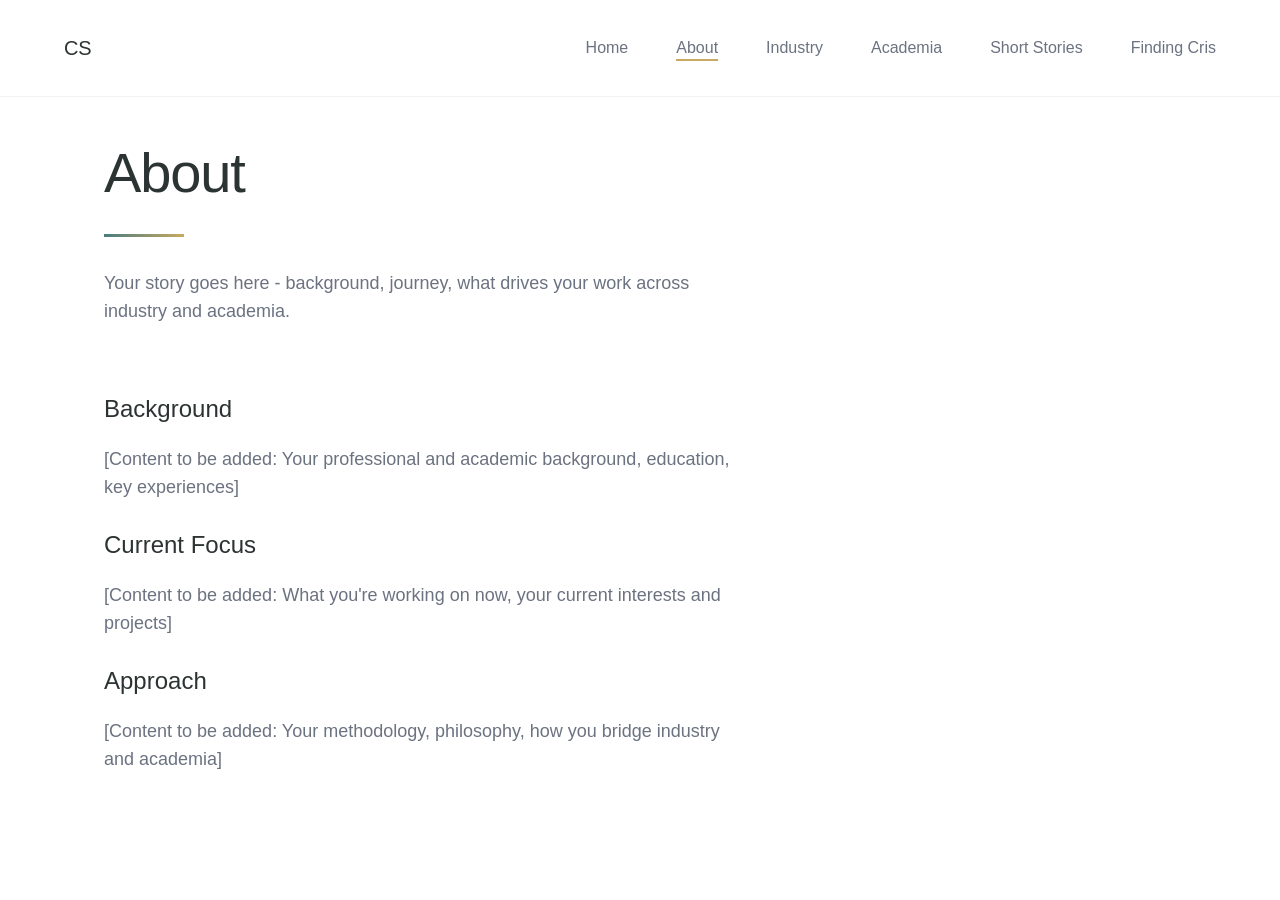
==== about.html @ c1d82038 "1st version clean, no content, structure only" ====
<!DOCTYPE html>
<html lang="en">
<head>
    <meta charset="UTF-8">
    <meta name="viewport" content="width=device-width, initial-scale=1.0">
    <title>About - Cristiane Souza</title>
    <link rel="stylesheet" href="css/style.css">
</head>
<body>
    <nav>
        <div class="logo">CS</div>
        <ul class="nav-links">
            <li><a href="index.html">Home</a></li>
            <li><a href="about.html" class="active">About</a></li>
            <li><a href="industry.html">Industry</a></li>
            <li><a href="academia.html">Academia</a></li>
            <li><a href="stories.html">Short Stories</a></li>
            <li><a href="contact.html">Finding Cris</a></li>
        </ul>
    </nav>

    <main class="page-container">
        <header class="page-header">
            <h1>About</h1>
            <div class="accent-line"></div>
            <p>Your story goes here - background, journey, what drives your work across industry and academia.</p>
        </header>

        <section>
            <h3>Background</h3>
            <p>[Content to be added: Your professional and academic background, education, key experiences]</p>
        </section>

        <section>
            <h3>Current Focus</h3>
            <p>[Content to be added: What you're working on now, your current interests and projects]</p>
        </section>

        <section>
            <h3>Approach</h3>
            <p>[Content to be added: Your methodology, philosophy, how you bridge industry and academia]</p>
        </section>
    </main>

    <script src="js/main.js"></script>
</body>
</html>
---- css/style.css ----
/* Color Palette */
:root {
  --sage: #8B9D83;
  --teal: #4A7C7E;
  --gray-dark: #2C3333;
  --gray-medium: #6B7280;
  --gray-light: #F3F4F6;
  --gold: #C9A961;
  --white: #FFFFFF;
  
  --transition: all 0.3s cubic-bezier(0.4, 0, 0.2, 1);
}

/* Reset & Base */
* {
  margin: 0;
  padding: 0;
  box-sizing: border-box;
}

body {
  font-family: -apple-system, BlinkMacSystemFont, 'Segoe UI', 'Helvetica Neue', Arial, sans-serif;
  line-height: 1.6;
  color: var(--gray-dark);
  background-color: var(--white);
  overflow-x: hidden;
}

/* Typography */
h1 {
  font-size: 4rem;
  font-weight: 300;
  letter-spacing: -0.02em;
  color: var(--gray-dark);
}

h2 {
  font-size: 2.5rem;
  font-weight: 400;
  letter-spacing: -0.01em;
  margin-bottom: 2rem;
  color: var(--teal);
}

h3 {
  font-size: 1.5rem;
  font-weight: 500;
  color: var(--gray-dark);
  margin-bottom: 1rem;
}

p {
  font-size: 1.125rem;
  color: var(--gray-medium);
  margin-bottom: 1.5rem;
  max-width: 65ch;
}

a {
  color: var(--teal);
  text-decoration: none;
  transition: var(--transition);
}

a:hover {
  color: var(--sage);
}

/* Navigation */
nav {
  position: fixed;
  top: 0;
  left: 0;
  width: 100%;
  padding: 2rem 4rem;
  display: flex;
  justify-content: space-between;
  align-items: center;
  z-index: 1000;
  background: rgba(255, 255, 255, 0.95);
  backdrop-filter: blur(10px);
  border-bottom: 1px solid rgba(0, 0, 0, 0.05);
}

.logo {
  font-size: 1.25rem;
  font-weight: 500;
  color: var(--gray-dark);
  letter-spacing: -0.01em;
}

.nav-links {
  display: flex;
  gap: 3rem;
  list-style: none;
}

.nav-links a {
  font-size: 1rem;
  color: var(--gray-medium);
  font-weight: 400;
  position: relative;
}

.nav-links a::after {
  content: '';
  position: absolute;
  bottom: -5px;
  left: 0;
  width: 0;
  height: 2px;
  background-color: var(--gold);
  transition: var(--transition);
}

.nav-links a:hover::after,
.nav-links a.active::after {
  width: 100%;
}

/* Landing Page */
.landing {
  min-height: 100vh;
  display: flex;
  flex-direction: column;
  justify-content: center;
  align-items: center;
  padding: 2rem;
  position: relative;
}

.landing h1 {
  margin-bottom: 1rem;
  animation: fadeInUp 0.8s ease-out;
}

.landing .subtitle {
  font-size: 1.5rem;
  color: var(--gray-medium);
  font-weight: 300;
  animation: fadeInUp 0.8s ease-out 0.2s backwards;
}

/* Section Pages */
.page-container {
  min-height: 100vh;
  padding: 8rem 4rem 4rem;
  max-width: 1200px;
  margin: 0 auto;
}

.page-header {
  margin-bottom: 4rem;
}

.page-header h1 {
  font-size: 3.5rem;
  margin-bottom: 1rem;
}

.page-header .accent-line {
  width: 80px;
  height: 3px;
  background: linear-gradient(90deg, var(--teal), var(--gold));
  margin-bottom: 2rem;
}

/* Content Cards */
.content-grid {
  display: grid;
  grid-template-columns: repeat(auto-fit, minmax(300px, 1fr));
  gap: 2rem;
  margin-top: 3rem;
}

.card {
  padding: 2rem;
  background: var(--white);
  border: 1px solid var(--gray-light);
  border-radius: 8px;
  transition: var(--transition);
}

.card:hover {
  transform: translateY(-5px);
  box-shadow: 0 10px 30px rgba(0, 0, 0, 0.1);
  border-color: var(--sage);
}

.story-date {
  font-size: 0.9rem;
  color: var(--gray-medium);
  font-style: italic;
  margin-bottom: 0.5rem;
}

/* Contact Links */
.contact-links {
  display: flex;
  flex-direction: column;
  gap: 1.5rem;
  margin-top: 3rem;
}

.contact-link {
  display: flex;
  align-items: center;
  gap: 1rem;
  padding: 1.5rem;
  background: var(--gray-light);
  border-radius: 8px;
  transition: var(--transition);
  font-size: 1.125rem;
}

.contact-link:hover {
  background: var(--sage);
  color: var(--white);
  transform: translateX(10px);
}

.contact-link .icon {
  width: 24px;
  height: 24px;
  font-size: 1.5rem;
}

/* Animations */
@keyframes fadeInUp {
  from {
    opacity: 0;
    transform: translateY(30px);
  }
  to {
    opacity: 1;
    transform: translateY(0);
  }
}

/* Responsive */
@media (max-width: 768px) {
  nav {
    padding: 1.5rem 2rem;
    flex-direction: column;
    gap: 1rem;
  }
  
  .nav-links {
    gap: 1.5rem;
  }
  
  h1 {
    font-size: 2.5rem;
  }
  
  .page-container {
    padding: 6rem 2rem 2rem;
  }
  
  .content-grid {
    grid-template-columns: 1fr;
  }
}
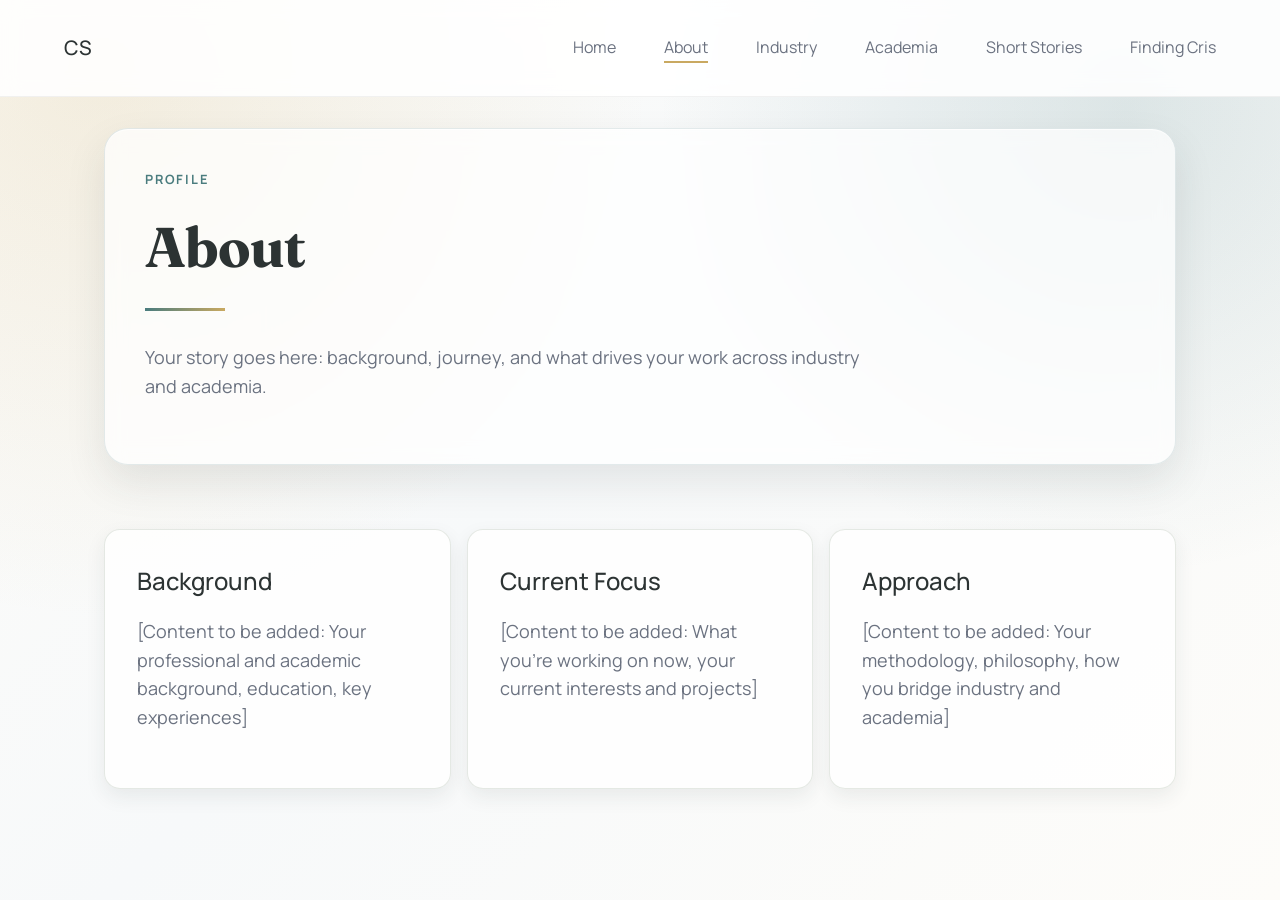
==== commit 1347ec43: "Unify site visual system and add Figma checklist" ====
--- a/about.html
+++ b/about.html
@@ -3,7 +3,10 @@
 <head>
     <meta charset="UTF-8">
     <meta name="viewport" content="width=device-width, initial-scale=1.0">
-    <title>About - Cristiane Souza</title>
+    <title>About - Cris Souza</title>
+    <link rel="preconnect" href="https://fonts.googleapis.com">
+    <link rel="preconnect" href="https://fonts.gstatic.com" crossorigin>
+    <link href="https://fonts.googleapis.com/css2?family=Fraunces:opsz,wght@9..144,500;9..144,700&family=Manrope:wght@400;500;700&display=swap" rel="stylesheet">
     <link rel="stylesheet" href="css/style.css">
 </head>
 <body>
@@ -20,25 +23,28 @@
     </nav>
 
     <main class="page-container">
-        <header class="page-header">
+        <header class="page-header page-hero-panel">
+            <p class="eyebrow">Profile</p>
             <h1>About</h1>
             <div class="accent-line"></div>
-            <p>Your story goes here - background, journey, what drives your work across industry and academia.</p>
+            <p>Your story goes here: background, journey, and what drives your work across industry and academia.</p>
         </header>
 
-        <section>
-            <h3>Background</h3>
-            <p>[Content to be added: Your professional and academic background, education, key experiences]</p>
-        </section>
+        <section class="content-grid soft-grid">
+            <article class="card soft-card">
+                <h3>Background</h3>
+                <p>[Content to be added: Your professional and academic background, education, key experiences]</p>
+            </article>
 
-        <section>
-            <h3>Current Focus</h3>
-            <p>[Content to be added: What you're working on now, your current interests and projects]</p>
-        </section>
+            <article class="card soft-card">
+                <h3>Current Focus</h3>
+                <p>[Content to be added: What you're working on now, your current interests and projects]</p>
+            </article>
 
-        <section>
-            <h3>Approach</h3>
-            <p>[Content to be added: Your methodology, philosophy, how you bridge industry and academia]</p>
+            <article class="card soft-card">
+                <h3>Approach</h3>
+                <p>[Content to be added: Your methodology, philosophy, how you bridge industry and academia]</p>
+            </article>
         </section>
     </main>
 
--- a/css/style.css
+++ b/css/style.css
@@ -19,17 +19,21 @@
 }
 
 body {
-  font-family: -apple-system, BlinkMacSystemFont, 'Segoe UI', 'Helvetica Neue', Arial, sans-serif;
+  font-family: 'Manrope', 'Segoe UI', 'Helvetica Neue', Arial, sans-serif;
   line-height: 1.6;
   color: var(--gray-dark);
-  background-color: var(--white);
+  background:
+    radial-gradient(circle at 8% 8%, rgba(201, 169, 97, 0.18) 0%, transparent 38%),
+    radial-gradient(circle at 88% 12%, rgba(74, 124, 126, 0.16) 0%, transparent 34%),
+    linear-gradient(135deg, #fdfcf9 0%, #f7f9fa 46%, #fdfcf9 100%);
   overflow-x: hidden;
 }
 
 /* Typography */
 h1 {
+  font-family: 'Fraunces', Georgia, serif;
   font-size: 4rem;
-  font-weight: 300;
+  font-weight: 700;
   letter-spacing: -0.02em;
   color: var(--gray-dark);
 }
@@ -77,7 +81,7 @@
   justify-content: space-between;
   align-items: center;
   z-index: 1000;
-  background: rgba(255, 255, 255, 0.95);
+  background: rgba(255, 255, 255, 0.88);
   backdrop-filter: blur(10px);
   border-bottom: 1px solid rgba(0, 0, 0, 0.05);
 }
@@ -125,20 +129,107 @@
   flex-direction: column;
   justify-content: center;
   align-items: center;
-  padding: 2rem;
+  padding: 8rem 2rem 3rem;
   position: relative;
 }
 
+.hero-panel {
+  width: min(980px, 100%);
+  padding: 3rem;
+  border-radius: 24px;
+  border: 1px solid rgba(74, 124, 126, 0.15);
+  background: rgba(255, 255, 255, 0.72);
+  backdrop-filter: blur(10px);
+  box-shadow:
+    0 18px 40px rgba(44, 51, 51, 0.12),
+    inset 0 1px 0 rgba(255, 255, 255, 0.8);
+  animation: fadeInUp 0.8s ease-out;
+}
+
+.eyebrow {
+  text-transform: uppercase;
+  letter-spacing: 0.14em;
+  font-size: 0.8rem;
+  font-weight: 700;
+  color: var(--teal);
+  margin-bottom: 0.8rem;
+}
+
 .landing h1 {
-  margin-bottom: 1rem;
-  animation: fadeInUp 0.8s ease-out;
+  margin-bottom: 0.6rem;
 }
 
 .landing .subtitle {
   font-size: 1.5rem;
-  color: var(--gray-medium);
-  font-weight: 300;
+  color: var(--teal);
+  font-weight: 500;
+  margin-bottom: 1rem;
   animation: fadeInUp 0.8s ease-out 0.2s backwards;
+}
+
+.hero-copy {
+  font-size: 1.05rem;
+  margin-bottom: 1.8rem;
+  max-width: 60ch;
+}
+
+.action-row {
+  display: flex;
+  flex-wrap: wrap;
+  gap: 0.8rem;
+}
+
+.button {
+  display: inline-flex;
+  align-items: center;
+  justify-content: center;
+  border-radius: 999px;
+  padding: 0.72rem 1.2rem;
+  font-size: 0.95rem;
+  font-weight: 700;
+  border: 1px solid transparent;
+}
+
+.button.primary {
+  background: linear-gradient(120deg, var(--teal), #2f6667);
+  color: var(--white);
+}
+
+.button.primary:hover {
+  color: var(--white);
+  transform: translateY(-1px);
+}
+
+.button.secondary {
+  border-color: rgba(44, 51, 51, 0.2);
+  color: var(--gray-dark);
+  background: rgba(255, 255, 255, 0.7);
+}
+
+.button.secondary:hover {
+  transform: translateY(-1px);
+}
+
+.feature-strip {
+  width: min(980px, 100%);
+  margin-top: 1rem;
+  display: grid;
+  grid-template-columns: repeat(3, minmax(0, 1fr));
+  gap: 1rem;
+  animation: fadeInUp 0.8s ease-out 0.3s backwards;
+}
+
+.feature-strip .feature-card {
+  padding: 1.25rem;
+  border-radius: 16px;
+  background: rgba(255, 255, 255, 0.8);
+  border: 1px solid rgba(139, 157, 131, 0.22);
+  box-shadow: 0 8px 20px rgba(44, 51, 51, 0.08);
+}
+
+.feature-strip .feature-card p {
+  font-size: 0.96rem;
+  margin-bottom: 0;
 }
 
 /* Section Pages */
@@ -153,6 +244,17 @@
   margin-bottom: 4rem;
 }
 
+.page-hero-panel {
+  padding: 2.5rem;
+  border-radius: 24px;
+  border: 1px solid rgba(74, 124, 126, 0.15);
+  background: rgba(255, 255, 255, 0.72);
+  backdrop-filter: blur(10px);
+  box-shadow:
+    0 18px 40px rgba(44, 51, 51, 0.1),
+    inset 0 1px 0 rgba(255, 255, 255, 0.8);
+}
+
 .page-header h1 {
   font-size: 3.5rem;
   margin-bottom: 1rem;
@@ -173,6 +275,10 @@
   margin-top: 3rem;
 }
 
+.soft-grid {
+  gap: 1rem;
+}
+
 .card {
   padding: 2rem;
   background: var(--white);
@@ -181,6 +287,25 @@
   transition: var(--transition);
 }
 
+.soft-card {
+  border-radius: 16px;
+  background: rgba(255, 255, 255, 0.8);
+  border-color: rgba(139, 157, 131, 0.22);
+  box-shadow: 0 8px 20px rgba(44, 51, 51, 0.08);
+}
+
+.section-card {
+  margin-top: 1.5rem;
+}
+
+.section-card p {
+  margin-bottom: 0;
+}
+
+.section-block {
+  margin-top: 2.4rem;
+}
+
 .card:hover {
   transform: translateY(-5px);
   box-shadow: 0 10px 30px rgba(0, 0, 0, 0.1);
@@ -196,9 +321,9 @@
 
 /* Contact Links */
 .contact-links {
-  display: flex;
-  flex-direction: column;
-  gap: 1.5rem;
+  display: grid;
+  grid-template-columns: repeat(auto-fit, minmax(260px, 1fr));
+  gap: 1rem;
   margin-top: 3rem;
 }
 
@@ -207,16 +332,19 @@
   align-items: center;
   gap: 1rem;
   padding: 1.5rem;
-  background: var(--gray-light);
-  border-radius: 8px;
+  background: rgba(255, 255, 255, 0.8);
+  border: 1px solid rgba(139, 157, 131, 0.22);
+  border-radius: 14px;
+  box-shadow: 0 8px 20px rgba(44, 51, 51, 0.08);
   transition: var(--transition);
   font-size: 1.125rem;
+  color: var(--gray-dark);
 }
 
 .contact-link:hover {
   background: var(--sage);
   color: var(--white);
-  transform: translateX(10px);
+  transform: translateY(-2px);
 }
 
 .contact-link .icon {
@@ -256,8 +384,24 @@
   .page-container {
     padding: 6rem 2rem 2rem;
   }
+
+  .page-hero-panel {
+    padding: 1.6rem;
+  }
   
   .content-grid {
     grid-template-columns: 1fr;
   }
-}
+
+  .landing {
+    padding-top: 10rem;
+  }
+
+  .hero-panel {
+    padding: 1.6rem;
+  }
+
+  .feature-strip {
+    grid-template-columns: 1fr;
+  }
+}
